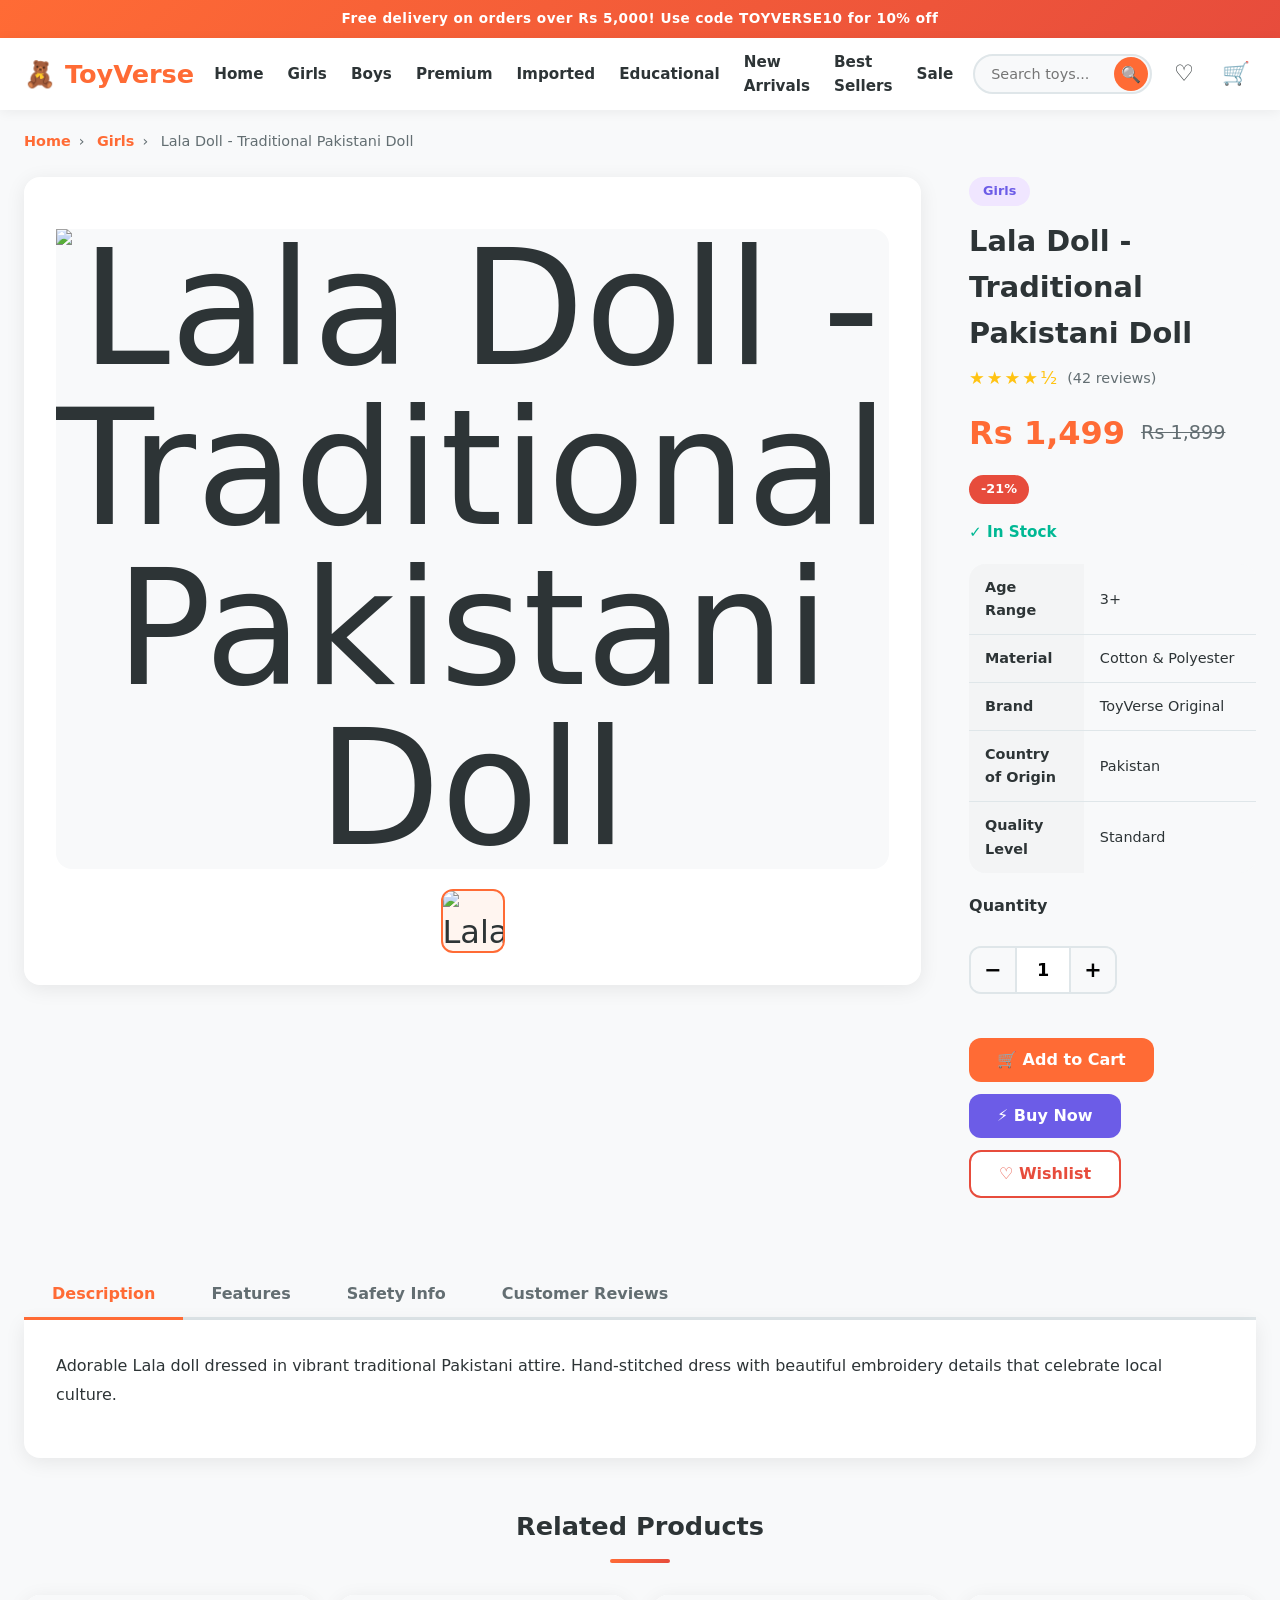
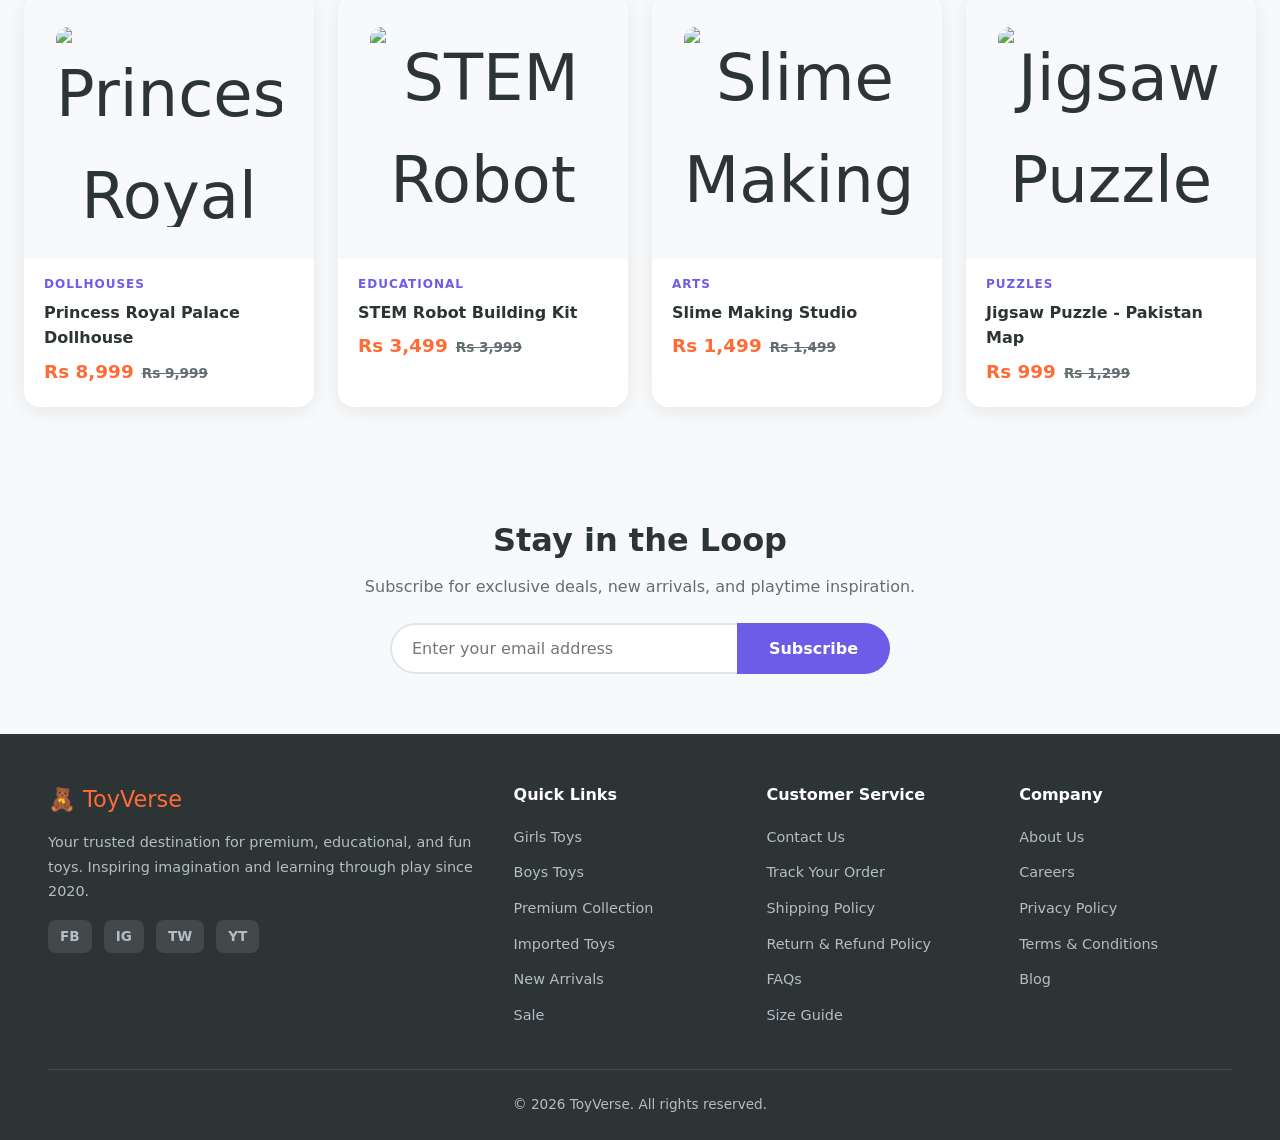
==== product.html @ b435caaf "ToyVerse E-Commerce Website" ====
<!DOCTYPE html>
<html lang="en">
<head>
  <meta charset="UTF-8">
  <meta name="viewport" content="width=device-width, initial-scale=1.0">
  <title>ToyVerse - Product Detail</title>
  <link rel="stylesheet" href="css/style.css">
</head>
<body>

  <!-- Announcement Bar -->
  <div class="announcement-bar">
    <p>Free delivery on orders over Rs 5,000! Use code <strong>TOYVERSE10</strong> for 10% off</p>
  </div>

  <!-- Navbar -->
  <header class="navbar">
    <div class="navbar-container">
      <a href="index.html" class="logo">🧸 ToyVerse</a>
      <nav class="nav-links">
        <a href="index.html">Home</a>
        <a href="category.html?cat=girls">Girls</a>
        <a href="category.html?cat=boys">Boys</a>
        <a href="category.html?cat=premium">Premium</a>
        <a href="category.html?cat=imported">Imported</a>
        <a href="category.html?cat=educational">Educational</a>
        <a href="category.html?cat=new">New Arrivals</a>
        <a href="category.html?cat=bestsellers">Best Sellers</a>
        <a href="category.html?cat=sale">Sale</a>
      </nav>
      <div class="navbar-actions">
        <div class="search-bar">
          <input type="text" placeholder="Search toys..." class="search-input">
          <button class="search-btn">&#128269;</button>
        </div>
        <a href="wishlist.html" class="icon-link wishlist-icon">
          &#9825;
          <span class="badge" id="wishlistBadge">0</span>
        </a>
        <a href="cart.html" class="icon-link cart-icon">
          &#128722;
          <span class="badge" id="cartBadge">0</span>
        </a>
        <button class="hamburger-menu" aria-label="Menu">
          <span></span>
          <span></span>
          <span></span>
        </button>
      </div>
    </div>
  </header>

  <!-- Mobile Menu Overlay -->
  <div class="mobile-menu-overlay" id="mobileMenuOverlay">
    <div class="mobile-menu">
      <button class="mobile-menu-close" id="mobileMenuClose">&times;</button>
      <a href="index.html">Home</a>
      <a href="category.html?cat=girls">Girls</a>
      <a href="category.html?cat=boys">Boys</a>
      <a href="category.html?cat=premium">Premium</a>
      <a href="category.html?cat=imported">Imported</a>
      <a href="category.html?cat=educational">Educational</a>
      <a href="category.html?cat=new">New Arrivals</a>
      <a href="category.html?cat=bestsellers">Best Sellers</a>
      <a href="category.html?cat=sale">Sale</a>
    </div>
  </div>

  <!-- Breadcrumbs -->
  <div class="breadcrumbs">
    <a href="index.html">Home</a><span class="sep">&rsaquo;</span>
    <a href="category.html" id="bc-category">Category</a><span class="sep">&rsaquo;</span>
    <span id="bc-product">Product</span>
  </div>

  <!-- Product Section: Gallery + Info -->
  <section class="product-section">
    <div class="product-gallery">
      <div class="main-image">
        <img id="mainImage" src="" alt="Product Image">
      </div>
      <div class="thumbnails" id="thumbnails"></div>
    </div>
    <div class="product-info">
      <span class="category-tag" id="p-category">Category</span>
      <h1 id="p-name">Product Name</h1>
      <div class="rating">
        <span class="stars" id="p-stars"></span>
        <span class="count" id="p-reviews">(0 reviews)</span>
      </div>
      <div class="price-block">
        <span class="price" id="p-price">Rs 0</span>
        <span class="old-price" id="p-old-price"></span>
        <span class="discount-badge" id="p-discount"></span>
      </div>
      <div class="availability" id="p-availability"></div>
      <table class="specs-table">
        <tr><td>Age Range</td><td id="spec-age">-</td></tr>
        <tr><td>Material</td><td id="spec-material">-</td></tr>
        <tr><td>Brand</td><td id="spec-brand">-</td></tr>
        <tr><td>Country of Origin</td><td id="spec-country">-</td></tr>
        <tr><td>Quality Level</td><td id="spec-quality">-</td></tr>
      </table>
      <div style="margin-top:16px;font-weight:700;margin-bottom:8px;">Quantity</div>
      <div class="quantity-selector">
        <button id="qtyMinus">&#8722;</button>
        <input type="text" class="qty-val" id="qty-input" value="1" readonly>
        <button id="qtyPlus">+</button>
      </div>
      <div class="action-buttons">
        <button class="btn btn-primary" id="addToCartBtn">&#128722; Add to Cart</button>
        <button class="btn btn-secondary" id="buyNowBtn">&#9889; Buy Now</button>
        <button class="btn btn-wishlist" id="wishlist-btn">&#9825; Wishlist</button>
      </div>
    </div>
  </section>

  <!-- Tabs Section -->
  <section class="tabs-section">
    <div class="tabs-header">
      <button class="tab-btn active" data-tab="description">Description</button>
      <button class="tab-btn" data-tab="features">Features</button>
      <button class="tab-btn" data-tab="safety">Safety Info</button>
      <button class="tab-btn" data-tab="reviews">Customer Reviews</button>
    </div>
    <div class="tab-content">
      <div class="tab-pane active" id="tab-description"></div>
      <div class="tab-pane" id="tab-features"></div>
      <div class="tab-pane" id="tab-safety"></div>
      <div class="tab-pane" id="tab-reviews"></div>
    </div>
  </section>

  <!-- Related Products -->
  <section>
    <h2 class="section-heading">Related Products</h2>
    <div class="products-grid" id="related-products"></div>
  </section>

  <!-- Newsletter -->
  <section class="newsletter-section">
    <div class="container">
      <h2 class="section-title">Stay in the Loop</h2>
      <p>Subscribe for exclusive deals, new arrivals, and playtime inspiration.</p>
      <form class="newsletter-form" id="newsletterForm">
        <input type="email" placeholder="Enter your email address" required>
        <button type="submit" class="btn btn-primary">Subscribe</button>
      </form>
    </div>
  </section>

  <!-- Footer -->
  <footer class="footer">
    <div class="container">
      <div class="footer-grid">
        <div class="footer-brand">
          <a href="index.html" class="footer-logo">🧸 ToyVerse</a>
          <p>Your trusted destination for premium, educational, and fun toys. Inspiring imagination and learning through play since 2020.</p>
          <div class="social-links">
            <a href="#" aria-label="Facebook">FB</a>
            <a href="#" aria-label="Instagram">IG</a>
            <a href="#" aria-label="Twitter">TW</a>
            <a href="#" aria-label="YouTube">YT</a>
          </div>
        </div>
        <div class="footer-links">
          <h4>Quick Links</h4>
          <ul>
            <li><a href="category.html?cat=girls">Girls Toys</a></li>
            <li><a href="category.html?cat=boys">Boys Toys</a></li>
            <li><a href="category.html?cat=premium">Premium Collection</a></li>
            <li><a href="category.html?cat=imported">Imported Toys</a></li>
            <li><a href="category.html?cat=new">New Arrivals</a></li>
            <li><a href="category.html?cat=sale">Sale</a></li>
          </ul>
        </div>
        <div class="footer-links">
          <h4>Customer Service</h4>
          <ul>
            <li><a href="#">Contact Us</a></li>
            <li><a href="#">Track Your Order</a></li>
            <li><a href="#">Shipping Policy</a></li>
            <li><a href="#">Return &amp; Refund Policy</a></li>
            <li><a href="#">FAQs</a></li>
            <li><a href="#">Size Guide</a></li>
          </ul>
        </div>
        <div class="footer-links">
          <h4>Company</h4>
          <ul>
            <li><a href="#">About Us</a></li>
            <li><a href="#">Careers</a></li>
            <li><a href="#">Privacy Policy</a></li>
            <li><a href="#">Terms &amp; Conditions</a></li>
            <li><a href="#">Blog</a></li>
          </ul>
        </div>
      </div>
      <div class="footer-bottom">
        <p>&copy; 2026 ToyVerse. All rights reserved.</p>
      </div>
    </div>
  </footer>

  <!-- Back to Top Button -->
  <button class="back-to-top" id="backToTop" aria-label="Back to top">&uarr;</button>

  <!-- Toast Notification -->
  <div class="toast" id="toast"></div>

  <script src="js/app.js"></script>
  <script>
    document.addEventListener('DOMContentLoaded', function () {

      // --- Helper functions ---
      function formatPrice(val) {
        return 'Rs ' + Number(val).toLocaleString();
      }

      function renderStars(rating) {
        var full = Math.floor(rating);
        var half = rating % 1 >= 0.5 ? 1 : 0;
        var empty = 5 - full - half;
        var html = '';
        for (var i = 0; i < full; i++) html += '\u2605';
        for (var i = 0; i < half; i++) html += '\u00BD';
        for (var i = 0; i < empty; i++) html += '\u2606';
        return html;
      }

      function showToast(msg, type) {
        var t = document.getElementById('toast');
        t.textContent = msg;
        t.className = 'toast' + (type ? ' ' + type : '');
        setTimeout(function () { t.classList.add('show'); }, 10);
        setTimeout(function () { t.classList.remove('show'); }, 2500);
      }

      // --- Read product from URL ---
      var params = new URLSearchParams(window.location.search);
      var id = parseInt(params.get('id')) || 1;

      if (typeof PRODUCTS === 'undefined') {
        document.body.innerHTML = '<div style="text-align:center;padding:80px 24px;"><h1>Product data not loaded.</h1><p>Please ensure js/app.js is included before this script.</p></div>';
        return;
      }

      var product = null;
      for (var i = 0; i < PRODUCTS.length; i++) {
        if (PRODUCTS[i].id === id) { product = PRODUCTS[i]; break; }
      }
      if (!product) { product = PRODUCTS[0]; id = product.id; }

      document.title = 'ToyVerse - ' + product.name;

      // --- Breadcrumbs ---
      var catLabel = product.category.charAt(0).toUpperCase() + product.category.slice(1);
      document.getElementById('bc-category').textContent = catLabel;
      document.getElementById('bc-category').href = 'category.html?cat=' + product.category;
      document.getElementById('bc-product').textContent = product.name;

      // --- Product Gallery ---
      var mainImg = document.getElementById('mainImage');
      mainImg.src = product.image;
      mainImg.alt = product.name;

      var thumbsContainer = document.getElementById('thumbnails');
      var images = [product.image];
      if (product.images && product.images.length) {
        images = product.images;
      }
      images.forEach(function (src, idx) {
        var d = document.createElement('div');
        d.className = 'thumb' + (idx === 0 ? ' active' : '');
        var img = document.createElement('img');
        img.src = src;
        img.alt = product.name + ' thumbnail ' + (idx + 1);
        img.style.width = '100%';
        img.style.height = '100%';
        img.style.objectFit = 'cover';
        img.style.borderRadius = '10px';
        d.appendChild(img);
        d.addEventListener('click', function () {
          mainImg.src = src;
          thumbsContainer.querySelectorAll('.thumb').forEach(function (t) { t.classList.remove('active'); });
          d.classList.add('active');
        });
        thumbsContainer.appendChild(d);
      });

      // --- Product Info ---
      document.getElementById('p-category').textContent = catLabel;
      document.getElementById('p-name').textContent = product.name;
      document.getElementById('p-stars').innerHTML = renderStars(product.rating);
      document.getElementById('p-reviews').textContent = '(' + product.reviewCount + ' reviews)';
      document.getElementById('p-price').textContent = formatPrice(product.price);

      if (product.oldPrice && product.oldPrice > product.price) {
        document.getElementById('p-old-price').textContent = formatPrice(product.oldPrice);
        var discount = Math.round((1 - product.price / product.oldPrice) * 100);
        document.getElementById('p-discount').textContent = '-' + discount + '%';
      }

      document.getElementById('p-availability').innerHTML = product.inStock
        ? '<span class="in-stock">&#10003; In Stock</span>'
        : '<span class="out-stock">&#10007; Out of Stock</span>';

      document.getElementById('spec-age').textContent = product.age || '-';
      document.getElementById('spec-material').textContent = product.material || '-';
      document.getElementById('spec-brand').textContent = product.brand || '-';
      document.getElementById('spec-country').textContent = product.country || '-';
      document.getElementById('spec-quality').textContent = product.quality || '-';

      // --- Quantity Selector ---
      var currentQty = 1;
      var qtyInput = document.getElementById('qty-input');

      document.getElementById('qtyMinus').addEventListener('click', function () {
        if (currentQty > 1) {
          currentQty--;
          qtyInput.value = currentQty;
        }
      });

      document.getElementById('qtyPlus').addEventListener('click', function () {
        currentQty++;
        qtyInput.value = currentQty;
      });

      // --- Add to Cart ---
      document.getElementById('addToCartBtn').addEventListener('click', function () {
        if (typeof addToCart === 'function') {
          addToCart(product.id, currentQty);
        } else {
          var cart = JSON.parse(localStorage.getItem('toyverse_cart') || '[]');
          var found = false;
          for (var c = 0; c < cart.length; c++) {
            if (cart[c].id === product.id) { cart[c].qty += currentQty; found = true; break; }
          }
          if (!found) cart.push({ id: product.id, name: product.name, price: product.price, image: product.image, qty: currentQty });
          localStorage.setItem('toyverse_cart', JSON.stringify(cart));
        }
        showToast('Added ' + currentQty + ' x ' + product.name + ' to cart!', 'success');
        updateBadges();
      });

      // --- Buy Now ---
      document.getElementById('buyNowBtn').addEventListener('click', function () {
        if (typeof addToCart === 'function') {
          addToCart(product.id, currentQty);
        } else {
          var cart = JSON.parse(localStorage.getItem('toyverse_cart') || '[]');
          var found = false;
          for (var c = 0; c < cart.length; c++) {
            if (cart[c].id === product.id) { cart[c].qty += currentQty; found = true; break; }
          }
          if (!found) cart.push({ id: product.id, name: product.name, price: product.price, image: product.image, qty: currentQty });
          localStorage.setItem('toyverse_cart', JSON.stringify(cart));
        }
        window.location.href = 'cart.html';
      });

      // --- Wishlist Toggle ---
      function checkWishlistStatus() {
        var wl = JSON.parse(localStorage.getItem('toyverse_wishlist') || '[]');
        var btn = document.getElementById('wishlist-btn');
        var inList = false;
        for (var w = 0; w < wl.length; w++) {
          if (wl[w] === product.id || (typeof wl[w] === 'object' && wl[w].id === product.id)) { inList = true; break; }
        }
        btn.innerHTML = inList ? '&#10084; Wishlisted' : '&#9825; Wishlist';
        if (inList) { btn.classList.add('active'); } else { btn.classList.remove('active'); }
        return inList;
      }

      document.getElementById('wishlist-btn').addEventListener('click', function () {
        if (typeof toggleWishlist === 'function') {
          var added = toggleWishlist(product.id);
          var btn = document.getElementById('wishlist-btn');
          btn.innerHTML = added ? '&#10084; Wishlisted' : '&#9825; Wishlist';
          btn.classList.toggle('active', added);
          showToast(added ? 'Added to wishlist!' : 'Removed from wishlist');
        } else {
          var wl = JSON.parse(localStorage.getItem('toyverse_wishlist') || '[]');
          var idx = -1;
          for (var w = 0; w < wl.length; w++) {
            if (wl[w] === product.id || (typeof wl[w] === 'object' && wl[w].id === product.id)) { idx = w; break; }
          }
          if (idx >= 0) { wl.splice(idx, 1); showToast('Removed from wishlist'); }
          else { wl.push(product.id); showToast('Added to wishlist!', 'success'); }
          localStorage.setItem('toyverse_wishlist', JSON.stringify(wl));
          checkWishlistStatus();
        }
        updateBadges();
      });

      checkWishlistStatus();

      // --- Tabs ---
      document.getElementById('tab-description').innerHTML = '<p>' + (product.description || 'No description available.') + '</p>';

      var featHtml = '<ul>';
      if (product.features && product.features.length) {
        product.features.forEach(function (f) { featHtml += '<li>' + f + '</li>'; });
      }
      featHtml += '</ul>';
      document.getElementById('tab-features').innerHTML = featHtml;

      document.getElementById('tab-safety').innerHTML = '<p>' + (product.safetyInfo || 'No safety information available.') + '</p>';

      var reviewsHtml = '';
      if (product.reviews && product.reviews.length) {
        product.reviews.forEach(function (r) {
          reviewsHtml += '<div class="review-card">'
            + '<div class="review-header">'
            + '<div class="review-avatar">' + r.avatar + '</div>'
            + '<div class="review-meta">'
            + '<span class="name">' + r.name + '</span>'
            + '<span class="date">' + r.date + '</span>'
            + '</div>'
            + '<div class="review-stars">' + renderStars(r.stars) + '</div>'
            + '</div>'
            + '<div class="review-text">' + r.text + '</div>'
            + '</div>';
        });
      } else {
        reviewsHtml = '<p>No reviews yet. Be the first to review this product!</p>';
      }
      document.getElementById('tab-reviews').innerHTML = reviewsHtml;

      document.querySelectorAll('.tab-btn').forEach(function (btn) {
        btn.addEventListener('click', function () {
          document.querySelectorAll('.tab-btn').forEach(function (b) { b.classList.remove('active'); });
          document.querySelectorAll('.tab-pane').forEach(function (p) { p.classList.remove('active'); });
          btn.classList.add('active');
          document.getElementById('tab-' + btn.dataset.tab).classList.add('active');
        });
      });

      // --- Related Products ---
      var related = [];
      if (typeof getRelatedProducts === 'function') {
        related = getRelatedProducts(product, 4);
      }
      if (!related || related.length < 4) {
        var extra = PRODUCTS.filter(function (p) {
          return p.id !== product.id && (!related || related.indexOf(p) === -1);
        });
        extra.sort(function () { return 0.5 - Math.random(); });
        if (!related) related = [];
        for (var r = 0; r < extra.length && related.length < 4; r++) {
          related.push(extra[r]);
        }
      }

      var rpContainer = document.getElementById('related-products');
      related.slice(0, 4).forEach(function (rp) {
        if (typeof productCard === 'function') {
          rpContainer.innerHTML += productCard(rp);
        } else {
          rpContainer.innerHTML += '<div class="product-card" onclick="location.href=\'product.html?id=' + rp.id + '\'">'
            + '<div class="card-img"><img src="' + rp.image + '" alt="' + rp.name + '" style="width:100%;height:200px;object-fit:cover;border-radius:12px;"></div>'
            + '<div class="card-body">'
            + '<div class="card-cat">' + (rp.subcategory || rp.category) + '</div>'
            + '<div class="card-title">' + rp.name + '</div>'
            + '<div class="card-price">' + formatPrice(rp.price) + '<span class="card-old">' + formatPrice(rp.oldPrice) + '</span></div>'
            + '</div></div>';
        }
      });

      // --- Badge Updater ---
      function updateBadges() {
        var cart = JSON.parse(localStorage.getItem('toyverse_cart') || '[]');
        var cartCount = 0;
        for (var c = 0; c < cart.length; c++) { cartCount += cart[c].qty || 1; }
        var cartBadge = document.getElementById('cartBadge');
        if (cartBadge) { cartBadge.textContent = cartCount; cartBadge.style.display = cartCount > 0 ? 'flex' : 'none'; }

        var wl = JSON.parse(localStorage.getItem('toyverse_wishlist') || '[]');
        var wlBadge = document.getElementById('wishlistBadge');
        if (wlBadge) { wlBadge.textContent = wl.length; wlBadge.style.display = wl.length > 0 ? 'flex' : 'none'; }
      }
      updateBadges();

      // --- Hamburger Menu ---
      var hamburger = document.querySelector('.hamburger-menu');
      var overlay = document.getElementById('mobileMenuOverlay');
      var closeBtn = document.getElementById('mobileMenuClose');
      if (hamburger && overlay) {
        hamburger.addEventListener('click', function () { overlay.classList.add('open'); });
      }
      if (closeBtn && overlay) {
        closeBtn.addEventListener('click', function () { overlay.classList.remove('open'); });
      }

      // --- Back to Top ---
      var backToTop = document.getElementById('backToTop');
      window.addEventListener('scroll', function () {
        if (window.scrollY > 400) { backToTop.classList.add('visible'); }
        else { backToTop.classList.remove('visible'); }
      });
      if (backToTop) {
        backToTop.addEventListener('click', function () { window.scrollTo({ top: 0, behavior: 'smooth' }); });
      }

      // --- Newsletter ---
      var form = document.getElementById('newsletterForm');
      if (form) {
        form.addEventListener('submit', function (e) {
          e.preventDefault();
          showToast('Thank you for subscribing to ToyVerse!', 'success');
          form.reset();
        });
      }
    });
  </script>
</body>
</html>
---- css/style.css ----
﻿/* ============================================
   ToyVerse - Complete Stylesheet
   ============================================ */

/* --- Root Variables --- */
:root {
  --primary: #ff6b35;
  --primary-dark: #e55a2b;
  --secondary: #6c5ce7;
  --accent: #00b894;
  --bg: #f8f9fa;
  --card: #fff;
  --text: #2d3436;
  --text-light: #636e72;
  --border: #dfe6e9;
  --shadow: 0 4px 20px rgba(0, 0, 0, 0.08);
  --radius: 16px;
  --star: #ffc312;
  --danger: #e74c3c;
  --gradient: linear-gradient(135deg, #ff6b35, #e74c3c);
}

/* --- Reset & Base --- */
*,
*::before,
*::after {
  margin: 0;
  padding: 0;
  box-sizing: border-box;
}

html {
  scroll-behavior: smooth;
}

body {
  font-family: 'Segoe UI', system-ui, -apple-system, sans-serif;
  background: var(--bg);
  color: var(--text);
  line-height: 1.6;
}

a {
  text-decoration: none;
  color: inherit;
}

ul {
  list-style: none;
}

img {
  max-width: 100%;
  display: block;
}

button {
  font-family: inherit;
}

input,
select,
textarea {
  font-family: inherit;
}

/* --- Container --- */
.container {
  max-width: 1280px;
  margin: 0 auto;
  padding: 0 24px;
}

/* ============================================
   1. Announcement Bar
   ============================================ */
.announcement-bar {
  background: var(--gradient);
  color: #fff;
  text-align: center;
  padding: 8px 16px;
  font-size: 0.85rem;
  font-weight: 600;
  letter-spacing: 0.5px;
}

.announcement-bar p {
  margin: 0;
}

.announcement-bar span {
  margin: 0 6px;
}

.announcement-bar strong {
  font-weight: 800;
}

/* ============================================
   2. Navbar - Structure A (index/category)
   ============================================ */
.navbar {
  background: #fff;
  box-shadow: 0 2px 12px rgba(0, 0, 0, 0.06);
  position: sticky;
  top: 0;
  z-index: 1000;
}

/* Structure A: .navbar-container */
.navbar-container,
.nav-container {
  max-width: 1280px;
  margin: 0 auto;
  padding: 12px 24px;
  display: flex;
  align-items: center;
  gap: 20px;
}

/* Logo (Structure A) */
.logo {
  font-size: 1.6rem;
  font-weight: 800;
  color: var(--primary);
  display: flex;
  align-items: center;
  gap: 6px;
  white-space: nowrap;
  cursor: pointer;
  flex-shrink: 0;
}

.logo .icon {
  font-size: 1.8rem;
}

/* Logo (Structure B) */
.nav-logo {
  font-size: 1.6rem;
  font-weight: 800;
  color: var(--primary);
  display: flex;
  align-items: center;
  gap: 6px;
  white-space: nowrap;
  cursor: pointer;
  flex-shrink: 0;
}

/* Nav Links */
.nav-links {
  display: flex;
  gap: 24px;
  list-style: none;
  align-items: center;
}

.nav-links li {
  list-style: none;
}

.nav-links a {
  font-weight: 600;
  font-size: 0.95rem;
  color: var(--text);
  transition: color 0.2s;
  position: relative;
}

.nav-links a:hover,
.nav-links a.active {
  color: var(--primary);
}

.nav-links a.active::after {
  content: '';
  position: absolute;
  bottom: -6px;
  left: 0;
  right: 0;
  height: 3px;
  background: var(--primary);
  border-radius: 3px;
}

.sale-link {
  color: var(--danger) !important;
  font-weight: 700 !important;
}

/* Search Bar */
.search-bar {
  flex: 1;
  max-width: 360px;
  position: relative;
}

.search-bar input {
  width: 100%;
  padding: 10px 44px 10px 16px;
  border: 2px solid var(--border);
  border-radius: 50px;
  font-size: 0.9rem;
  background: var(--bg);
  transition: border-color 0.2s;
  outline: none;
}

.search-bar input:focus {
  border-color: var(--primary);
}

.search-bar button {
  position: absolute;
  right: 4px;
  top: 50%;
  transform: translateY(-50%);
  background: var(--primary);
  color: #fff;
  border: none;
  width: 34px;
  height: 34px;
  border-radius: 50%;
  cursor: pointer;
  font-size: 1rem;
  transition: background 0.2s;
}

.search-bar button:hover {
  background: var(--primary-dark);
}

/* Navbar Actions (Structure A) */
.navbar-actions {
  display: flex;
  gap: 16px;
  align-items: center;
}

/* Nav Actions (Structure B) */
.nav-actions {
  display: flex;
  gap: 16px;
  align-items: center;
}

/* Icon Links (Structure A) */
.icon-link {
  position: relative;
  font-size: 1.4rem;
  cursor: pointer;
  padding: 6px;
  border-radius: 50%;
  transition: background 0.2s;
  background: none;
  border: none;
  display: flex;
  align-items: center;
  justify-content: center;
}

.icon-link:hover {
  background: var(--bg);
}

/* Nav Icons (Structure B) */
.nav-icon {
  position: relative;
  font-size: 1.4rem;
  cursor: pointer;
  padding: 6px;
  border-radius: 50%;
  transition: background 0.2s;
  background: none;
  border: none;
  display: flex;
  align-items: center;
  justify-content: center;
  text-decoration: none;
}

.nav-icon:hover {
  background: var(--bg);
}

/* Badge (red circle count) */
.badge,
.wish-count,
.cart-count {
  position: absolute;
  top: -2px;
  right: -4px;
  background: var(--danger);
  color: #fff;
  font-size: 0.65rem;
  font-weight: 700;
  width: 18px;
  height: 18px;
  border-radius: 50%;
  display: flex;
  align-items: center;
  justify-content: center;
  line-height: 1;
}

/* Hamburger Menu (Structure A - 3 spans inside button) */
.hamburger-menu {
  display: none;
  width: 30px;
  height: 24px;
  position: relative;
  flex-direction: column;
  justify-content: space-between;
  cursor: pointer;
  background: none;
  border: none;
  padding: 0;
  flex-shrink: 0;
}

.hamburger-menu span {
  display: block;
  width: 100%;
  height: 3px;
  background: var(--text);
  border-radius: 3px;
  transition: all 0.3s;
}

/* Hamburger (Structure B - 3 spans inside button) */
.hamburger {
  display: none;
  width: 30px;
  height: 24px;
  position: relative;
  flex-direction: column;
  justify-content: space-between;
  cursor: pointer;
  background: none;
  border: none;
  padding: 0;
  flex-shrink: 0;
}

.hamburger span {
  display: block;
  width: 100%;
  height: 3px;
  background: var(--text);
  border-radius: 3px;
  transition: all 0.3s;
}

/* ============================================
   3. Mobile Menu
   ============================================ */
.mobile-menu-overlay {
  display: none;
  position: fixed;
  top: 0;
  left: 0;
  right: 0;
  bottom: 0;
  background: rgba(0, 0, 0, 0.5);
  z-index: 2000;
}

.mobile-menu-overlay.open {
  display: block;
}

.mobile-menu-overlay .mobile-menu {
  position: absolute;
  left: 0;
  top: 0;
  bottom: 0;
  width: 300px;
  background: #fff;
  padding: 24px;
  overflow-y: auto;
  box-shadow: 4px 0 20px rgba(0, 0, 0, 0.15);
  transform: translateX(-100%);
  transition: transform 0.3s ease;
}

.mobile-menu-overlay.open .mobile-menu {
  transform: translateX(0);
}

.mobile-menu-overlay .mobile-menu a {
  display: block;
  padding: 14px 0;
  border-bottom: 1px solid var(--border);
  font-weight: 600;
  font-size: 1rem;
  color: var(--text);
  transition: color 0.2s;
}

.mobile-menu-overlay .mobile-menu a:hover,
.mobile-menu-overlay .mobile-menu a.active {
  color: var(--primary);
}

/* Structure B mobile menu (standalone .mobile-menu) */
.mobile-menu {
  display: none;
  position: fixed;
  top: 0;
  left: 0;
  right: 0;
  bottom: 0;
  background: rgba(0, 0, 0, 0.5);
  z-index: 2000;
}

.mobile-menu.open {
  display: block;
}

.mobile-nav-links {
  position: absolute;
  left: 0;
  top: 0;
  bottom: 0;
  width: 300px;
  background: #fff;
  padding: 80px 24px 24px;
  overflow-y: auto;
  box-shadow: 4px 0 20px rgba(0, 0, 0, 0.15);
}

.mobile-nav-links li {
  list-style: none;
}

.mobile-nav-links a {
  display: block;
  padding: 14px 0;
  border-bottom: 1px solid var(--border);
  font-weight: 600;
  font-size: 1rem;
  color: var(--text);
  transition: color 0.2s;
}

.mobile-nav-links a:hover {
  color: var(--primary);
}

.mobile-menu-close {
  position: absolute;
  top: 16px;
  right: 16px;
  background: none;
  border: none;
  font-size: 2rem;
  cursor: pointer;
  color: var(--text);
  width: 40px;
  height: 40px;
  display: flex;
  align-items: center;
  justify-content: center;
  border-radius: 50%;
  transition: background 0.2s;
}

.mobile-menu-close:hover {
  background: var(--bg);
}

/* ============================================
   4. Hero Section
   ============================================ */
.hero {
  background: var(--gradient);
  padding: 80px 24px;
  text-align: center;
  color: #fff;
  position: relative;
  overflow: hidden;
}

.hero::before {
  content: '';
  position: absolute;
  top: -50%;
  left: -50%;
  width: 200%;
  height: 200%;
  background: radial-gradient(circle, rgba(255, 255, 255, 0.1) 0%, transparent 60%);
  animation: heroPulse 8s ease-in-out infinite;
}

@keyframes heroPulse {
  0%, 100% { transform: scale(1); }
  50% { transform: scale(1.1); }
}

.hero-content {
  max-width: 700px;
  margin: 0 auto;
  position: relative;
  z-index: 1;
}

.hero-content h1 {
  font-size: 3rem;
  font-weight: 800;
  margin-bottom: 16px;
  line-height: 1.2;
}

.hero-content p {
  font-size: 1.15rem;
  opacity: 0.95;
  margin-bottom: 32px;
  line-height: 1.7;
}

.hero-buttons {
  display: flex;
  gap: 16px;
  justify-content: center;
  flex-wrap: wrap;
  margin-bottom: 48px;
}

.hero-stats {
  display: flex;
  gap: 48px;
  justify-content: center;
  flex-wrap: wrap;
}

.hero-stats .stat {
  text-align: center;
}

.hero-stats .stat-number {
  display: block;
  font-size: 2rem;
  font-weight: 800;
}

.hero-stats .stat-label {
  display: block;
  font-size: 0.9rem;
  opacity: 0.85;
  margin-top: 4px;
}

/* ============================================
   5. Categories Section
   ============================================ */
.categories-section {
  padding: 48px 0;
  text-align: center;
}

.categories-section .section-title {
  font-size: 2rem;
  font-weight: 800;
  margin-bottom: 32px;
}

.categories-grid {
  display: grid;
  grid-template-columns: repeat(6, 1fr);
  gap: 20px;
  max-width: 1280px;
  margin: 0 auto;
}

.category-card {
  background: var(--card);
  border-radius: var(--radius);
  padding: 28px 16px;
  text-align: center;
  box-shadow: var(--shadow);
  transition: transform 0.2s, box-shadow 0.2s;
  cursor: pointer;
  display: block;
}

.category-card:hover {
  transform: translateY(-6px);
  box-shadow: 0 12px 32px rgba(0, 0, 0, 0.12);
}

.category-icon {
  font-size: 2.5rem;
  margin-bottom: 12px;
}

.category-card h3 {
  font-size: 0.9rem;
  font-weight: 700;
  color: var(--text);
}

/* ============================================
   6. Product Section (Homepage Rows)
   ============================================ */
.product-section {
  max-width: 1280px;
  margin: 0 auto;
  padding: 24px 24px 0;
}

.section-header {
  display: flex;
  justify-content: space-between;
  align-items: center;
  margin-bottom: 24px;
}

.section-title {
  font-size: 2rem;
  font-weight: 800;
}

.view-all {
  color: var(--primary);
  font-weight: 700;
  font-size: 0.95rem;
  transition: opacity 0.2s;
}

.view-all:hover {
  text-decoration: underline;
  opacity: 0.8;
}

/* ============================================
   7. Product Cards
   ============================================ */
.products-grid {
  display: grid;
  grid-template-columns: repeat(4, 1fr);
  gap: 24px;
  max-width: 1280px;
  margin: 0 auto;
  padding: 0 24px 48px;
}

.product-card {
  background: var(--card);
  border-radius: var(--radius);
  overflow: hidden;
  box-shadow: var(--shadow);
  transition: transform 0.2s, box-shadow 0.2s;
  cursor: pointer;
  position: relative;
}

.product-card:hover {
  transform: translateY(-6px);
  box-shadow: 0 12px 32px rgba(0, 0, 0, 0.12);
}

.product-card .card-img {
  background: var(--bg);
  text-align: center;
  padding: 32px;
  font-size: 4rem;
  position: relative;
}

.product-card .card-body {
  padding: 16px 20px 20px;
}

.product-card .card-cat {
  font-size: 0.75rem;
  color: var(--secondary);
  font-weight: 700;
  text-transform: uppercase;
  letter-spacing: 1px;
}

.product-card .card-title {
  font-weight: 700;
  margin: 6px 0;
  font-size: 1rem;
  color: var(--text);
}

.product-card .card-price {
  color: var(--primary);
  font-weight: 800;
  font-size: 1.15rem;
}

.product-card .card-old {
  color: var(--text-light);
  text-decoration: line-through;
  font-size: 0.85rem;
  margin-left: 8px;
}

/* Wishlist icon on card */
.product-card .wishlist-btn {
  position: absolute;
  top: 12px;
  right: 12px;
  background: #fff;
  border: none;
  width: 36px;
  height: 36px;
  border-radius: 50%;
  display: flex;
  align-items: center;
  justify-content: center;
  font-size: 1.1rem;
  cursor: pointer;
  box-shadow: 0 2px 8px rgba(0, 0, 0, 0.1);
  transition: all 0.2s;
  z-index: 2;
}

.product-card .wishlist-btn:hover {
  background: var(--danger);
  color: #fff;
  transform: scale(1.1);
}

/* Add to cart button on card */
.product-card .add-to-cart-btn {
  width: 100%;
  padding: 10px;
  background: var(--primary);
  color: #fff;
  border: none;
  border-radius: 0 0 var(--radius) var(--radius);
  font-weight: 700;
  font-size: 0.9rem;
  cursor: pointer;
  transition: background 0.2s;
  margin-top: 12px;
}

.product-card .add-to-cart-btn:hover {
  background: var(--primary-dark);
}

/* ============================================
   8. Promo Banner
   ============================================ */
.promo-banner {
  background: var(--gradient);
  padding: 60px 24px;
  color: #fff;
  text-align: center;
  margin: 0 0;
}

.promo-content {
  max-width: 700px;
  margin: 0 auto;
}

.promo-content h2 {
  font-size: 2rem;
  font-weight: 800;
  margin-bottom: 12px;
}

.promo-content p {
  font-size: 1.1rem;
  opacity: 0.9;
  margin-bottom: 24px;
}

/* ============================================
   9. Trust Section
   ============================================ */
.trust-section {
  padding: 48px 24px;
  background: var(--bg);
}

.trust-grid {
  display: grid;
  grid-template-columns: repeat(5, 1fr);
  gap: 24px;
  max-width: 1280px;
  margin: 0 auto;
}

.trust-item {
  text-align: center;
  padding: 24px 16px;
  background: var(--card);
  border-radius: var(--radius);
  box-shadow: var(--shadow);
  transition: transform 0.2s;
}

.trust-item:hover {
  transform: translateY(-4px);
}

.trust-icon {
  font-size: 2.2rem;
  margin-bottom: 12px;
}

.trust-item h3 {
  font-size: 1rem;
  font-weight: 700;
  margin-bottom: 8px;
  color: var(--text);
}

.trust-item p {
  font-size: 0.85rem;
  color: var(--text-light);
  line-height: 1.5;
}

/* ============================================
   10. Newsletter Section
   ============================================ */
.newsletter-section {
  padding: 60px 0;
  background: var(--bg);
  text-align: center;
}

.newsletter-section .container {
  max-width: 1280px;
  margin: 0 auto;
  padding: 0 24px;
}

.newsletter-section .section-title {
  font-size: 2rem;
  margin-bottom: 8px;
  font-weight: 800;
}

.newsletter-section p {
  margin-bottom: 24px;
  color: var(--text-light);
  font-size: 1rem;
}

.newsletter-form {
  display: flex;
  max-width: 500px;
  margin: 0 auto;
  gap: 0;
}

.newsletter-form input {
  flex: 1;
  padding: 14px 20px;
  border: 2px solid var(--border);
  border-right: none;
  border-radius: 50px 0 0 50px;
  font-size: 1rem;
  outline: none;
  transition: border-color 0.2s;
}

.newsletter-form input:focus {
  border-color: var(--primary);
}

.newsletter-form button {
  padding: 14px 32px;
  background: var(--secondary);
  color: #fff;
  border: none;
  border-radius: 0 50px 50px 0;
  font-size: 1rem;
  font-weight: 700;
  cursor: pointer;
  transition: background 0.2s;
  white-space: nowrap;
}

.newsletter-form button:hover {
  background: #5a4bd1;
}

/* ============================================
   11. Footer
   ============================================ */
footer,
.footer {
  background: #2d3436;
  color: #b2bec3;
  padding: 48px 24px 24px;
}

.footer-grid {
  max-width: 1280px;
  margin: 0 auto;
  display: grid;
  grid-template-columns: 2fr 1fr 1fr 1fr;
  gap: 40px;
}

.footer-brand .logo,
.footer-brand .footer-logo,
.footer-logo {
  font-size: 1.4rem;
  margin-bottom: 12px;
  color: var(--primary);
  display: block;
}

.footer-brand p {
  font-size: 0.9rem;
  line-height: 1.7;
  margin-bottom: 16px;
}

.footer-links h4,
.footer-col h4 {
  color: #fff;
  font-size: 1rem;
  margin-bottom: 16px;
}

.footer-col h3 {
  color: var(--primary);
  font-size: 1.4rem;
  margin-bottom: 12px;
}

.footer-links ul,
.footer-col ul {
  list-style: none;
}

.footer-links li,
.footer-col li {
  margin-bottom: 10px;
}

.footer-links a,
.footer-col a {
  font-size: 0.9rem;
  transition: color 0.2s;
}

.footer-links a:hover,
.footer-col a:hover {
  color: var(--primary);
}

.footer-col p {
  font-size: 0.9rem;
  line-height: 1.7;
  margin-bottom: 4px;
}

.footer-bottom {
  max-width: 1280px;
  margin: 32px auto 0;
  padding-top: 24px;
  border-top: 1px solid rgba(255, 255, 255, 0.1);
  text-align: center;
  font-size: 0.85rem;
}

.social-links {
  display: flex;
  gap: 12px;
  margin-top: 16px;
}

.social-links a {
  background: rgba(255, 255, 255, 0.1);
  padding: 6px 12px;
  border-radius: 8px;
  font-size: 0.85rem;
  color: #b2bec3;
  transition: background 0.2s;
  font-weight: 700;
  display: inline-flex;
  align-items: center;
  justify-content: center;
}

.social-links a:hover {
  background: var(--primary);
  color: #fff;
}

.social-links h3 {
  color: #fff;
  font-size: 1rem;
  margin-bottom: 4px;
}

.social-icons {
  display: flex;
  gap: 12px;
  margin-top: 8px;
}

.social-icon {
  font-size: 1.5rem;
  padding: 6px;
  border-radius: 8px;
  transition: transform 0.2s;
  display: inline-flex;
  align-items: center;
  justify-content: center;
}

.social-icon:hover {
  transform: scale(1.2);
}

/* ============================================
   12. Back to Top Button
   ============================================ */
.back-to-top {
  position: fixed;
  bottom: 30px;
  right: 30px;
  width: 48px;
  height: 48px;
  border-radius: 50%;
  background: var(--primary);
  color: #fff;
  border: none;
  font-size: 1.4rem;
  cursor: pointer;
  box-shadow: 0 4px 16px rgba(255, 107, 53, 0.4);
  opacity: 0;
  visibility: hidden;
  transition: all 0.3s;
  z-index: 999;
  display: flex;
  align-items: center;
  justify-content: center;
}

.back-to-top.visible {
  opacity: 1;
  visibility: visible;
}

.back-to-top:hover {
  transform: translateY(-4px);
  box-shadow: 0 6px 24px rgba(255, 107, 53, 0.5);
}

/* ============================================
   13. Page Header
   ============================================ */
.page-header {
  background: var(--gradient);
  padding: 48px 24px;
  color: #fff;
  text-align: center;
}

.page-header h1 {
  font-size: 2.2rem;
  font-weight: 800;
  margin-bottom: 8px;
}

.page-header p {
  opacity: 0.9;
  font-size: 1rem;
  margin-bottom: 0;
}

.page-header .breadcrumbs {
  margin-top: 12px;
}

.breadcrumbs {
  max-width: 1280px;
  margin: 0 auto;
  padding: 20px 24px 0;
  font-size: 0.9rem;
  color: var(--text-light);
}

.page-header .breadcrumbs {
  color: rgba(255, 255, 255, 0.8);
}

.breadcrumbs a {
  color: var(--primary);
  font-weight: 600;
}

.page-header .breadcrumbs a {
  color: #fff;
}

.breadcrumbs a:hover {
  text-decoration: underline;
}

.breadcrumbs .sep {
  margin: 0 8px;
}

/* ============================================
   14. Filter Bar
   ============================================ */
.filter-bar {
  padding: 20px 0;
  background: var(--card);
  border-bottom: 1px solid var(--border);
}

.filter-bar .container {
  display: flex;
  align-items: center;
  justify-content: space-between;
  gap: 16px;
  flex-wrap: wrap;
}

.filter-buttons {
  display: flex;
  gap: 8px;
  flex-wrap: wrap;
}

.filter-btn {
  padding: 8px 20px;
  border: 2px solid var(--border);
  border-radius: 50px;
  background: transparent;
  font-size: 0.85rem;
  font-weight: 600;
  cursor: pointer;
  transition: all 0.2s;
  color: var(--text);
}

.filter-btn:hover {
  border-color: var(--primary);
  color: var(--primary);
}

.filter-btn.active {
  background: var(--primary);
  border-color: var(--primary);
  color: #fff;
}

.filter-actions {
  display: flex;
  align-items: center;
  gap: 16px;
}

.product-count {
  font-size: 0.9rem;
  color: var(--text-light);
  font-weight: 600;
  white-space: nowrap;
}

.sort-select {
  padding: 8px 16px;
  border: 2px solid var(--border);
  border-radius: 8px;
  font-size: 0.85rem;
  background: #fff;
  color: var(--text);
  cursor: pointer;
  outline: none;
  transition: border-color 0.2s;
}

.sort-select:focus {
  border-color: var(--primary);
}

/* ============================================
   15. Category Products & Pagination
   ============================================ */
.category-products {
  padding: 32px 0;
}

.pagination {
  display: flex;
  justify-content: center;
  gap: 8px;
  padding: 24px 0;
  flex-wrap: wrap;
}

.pagination-btn {
  padding: 10px 18px;
  border: 2px solid var(--border);
  border-radius: 8px;
  background: var(--card);
  font-size: 0.9rem;
  font-weight: 600;
  cursor: pointer;
  transition: all 0.2s;
  color: var(--text);
}

.pagination-btn:hover {
  border-color: var(--primary);
  color: var(--primary);
}

.pagination-btn.active {
  background: var(--primary);
  border-color: var(--primary);
  color: #fff;
}

/* ============================================
   16. Product Detail Page
   ============================================ */
.product-section {
  max-width: 1280px;
  margin: 24px auto;
  padding: 0 24px;
  display: grid;
  grid-template-columns: 1fr 1fr;
  gap: 48px;
  align-items: start;
}

.product-gallery {
  background: var(--card);
  border-radius: var(--radius);
  padding: 32px;
  text-align: center;
  box-shadow: var(--shadow);
  position: sticky;
  top: 100px;
}

.main-image {
  font-size: 10rem;
  line-height: 1;
  margin: 20px 0;
  min-height: 220px;
  display: flex;
  align-items: center;
  justify-content: center;
  background: var(--bg);
  border-radius: var(--radius);
}

.thumbnails {
  display: flex;
  gap: 12px;
  justify-content: center;
  margin-top: 20px;
}

.thumb {
  width: 64px;
  height: 64px;
  border: 2px solid var(--border);
  border-radius: 12px;
  display: flex;
  align-items: center;
  justify-content: center;
  font-size: 2rem;
  cursor: pointer;
  transition: all 0.2s;
  background: var(--bg);
}

.thumb:hover,
.thumb.active {
  border-color: var(--primary);
  background: #fff5f0;
}

/* Product Info */
.product-info h1 {
  font-size: 1.8rem;
  font-weight: 800;
  margin-bottom: 8px;
}

.product-info .category-tag {
  display: inline-block;
  background: #f0e6ff;
  color: var(--secondary);
  padding: 4px 14px;
  border-radius: 50px;
  font-size: 0.8rem;
  font-weight: 700;
  margin-bottom: 12px;
}

.rating {
  display: flex;
  align-items: center;
  gap: 8px;
  margin-bottom: 16px;
}

.stars {
  color: var(--star);
  font-size: 1.1rem;
  letter-spacing: 2px;
}

.rating .count {
  color: var(--text-light);
  font-size: 0.9rem;
}

.price-block {
  margin: 16px 0;
  display: flex;
  align-items: center;
  gap: 16px;
  flex-wrap: wrap;
}

.price {
  font-size: 2rem;
  font-weight: 800;
  color: var(--primary);
}

.old-price {
  font-size: 1.2rem;
  color: var(--text-light);
  text-decoration: line-through;
}

.discount-badge {
  background: var(--danger);
  color: #fff;
  padding: 4px 12px;
  border-radius: 50px;
  font-size: 0.8rem;
  font-weight: 700;
}

.availability {
  display: flex;
  align-items: center;
  gap: 8px;
  margin: 12px 0;
  font-size: 0.95rem;
}

.availability .in-stock {
  color: var(--accent);
  font-weight: 700;
}

.availability .out-stock {
  color: var(--danger);
  font-weight: 700;
}

/* Specs Table */
.specs-table {
  width: 100%;
  border-collapse: collapse;
  margin: 20px 0;
  background: var(--bg);
  border-radius: var(--radius);
  overflow: hidden;
}

.specs-table tr {
  border-bottom: 1px solid var(--border);
}

.specs-table tr:last-child {
  border-bottom: none;
}

.specs-table td {
  padding: 12px 16px;
  font-size: 0.9rem;
}

.specs-table td:first-child {
  font-weight: 700;
  color: var(--text);
  width: 40%;
  background: rgba(0, 0, 0, 0.02);
}

/* Quantity Selector */
.quantity-selector {
  display: inline-flex;
  align-items: center;
  gap: 0;
  margin: 20px 0;
  border: 2px solid var(--border);
  border-radius: 12px;
  overflow: hidden;
}

.quantity-selector button {
  width: 44px;
  height: 44px;
  border: none;
  background: var(--bg);
  font-size: 1.3rem;
  cursor: pointer;
  transition: background 0.2s;
  font-weight: 700;
}

.quantity-selector button:hover {
  background: #e0e0e0;
}

.quantity-selector .qty-val {
  width: 56px;
  text-align: center;
  font-size: 1.1rem;
  font-weight: 700;
  border: none;
  background: #fff;
  border-left: 2px solid var(--border);
  border-right: 2px solid var(--border);
  height: 44px;
}

/* Action Buttons */
.action-buttons {
  display: flex;
  gap: 12px;
  margin: 24px 0;
  flex-wrap: wrap;
}

.btn {
  padding: 14px 28px;
  border: none;
  border-radius: 12px;
  font-size: 1rem;
  font-weight: 700;
  cursor: pointer;
  transition: all 0.2s;
  display: inline-flex;
  align-items: center;
  gap: 8px;
  text-decoration: none;
  line-height: 1;
}

.btn:hover {
  transform: translateY(-2px);
  box-shadow: 0 6px 20px rgba(0, 0, 0, 0.15);
}

.btn:active {
  transform: translateY(0);
}

.btn-primary {
  background: var(--primary);
  color: #fff;
}

.btn-primary:hover {
  background: var(--primary-dark);
}

.btn-secondary {
  background: var(--secondary);
  color: #fff;
}

.btn-secondary:hover {
  background: #5a4bd1;
}

.btn-outline {
  background: transparent;
  border: 2px solid var(--border);
  color: var(--text);
}

.btn-outline:hover {
  border-color: var(--primary);
  color: var(--primary);
}

.btn-wishlist {
  background: #fff;
  border: 2px solid var(--danger);
  color: var(--danger);
}

.btn-wishlist:hover {
  background: var(--danger);
  color: #fff;
}

.btn-wishlist.active {
  background: var(--danger);
  color: #fff;
}

.btn-full {
  width: 100%;
  justify-content: center;
}

.btn-large {
  padding: 16px 36px;
  font-size: 1.1rem;
}

/* ============================================
   17. Tabs Section
   ============================================ */
.tabs-section {
  max-width: 1280px;
  margin: 48px auto;
  padding: 0 24px;
}

.tabs-header {
  display: flex;
  gap: 0;
  border-bottom: 3px solid var(--border);
  margin-bottom: 0;
}

.tab-btn {
  padding: 14px 28px;
  border: none;
  background: transparent;
  font-size: 1rem;
  font-weight: 700;
  cursor: pointer;
  color: var(--text-light);
  border-bottom: 3px solid transparent;
  margin-bottom: -3px;
  transition: all 0.2s;
  white-space: nowrap;
}

.tab-btn:hover {
  color: var(--text);
}

.tab-btn.active {
  color: var(--primary);
  border-bottom-color: var(--primary);
}

.tab-content {
  background: var(--card);
  border-radius: 0 0 var(--radius) var(--radius);
  padding: 32px;
  box-shadow: var(--shadow);
}

.tab-pane {
  display: none;
}

.tab-pane.active {
  display: block;
}

.tab-pane p {
  margin-bottom: 16px;
  line-height: 1.8;
}

.tab-pane ul {
  margin: 12px 0 16px 24px;
}

.tab-pane li {
  margin-bottom: 8px;
  line-height: 1.6;
}

/* ============================================
   18. Reviews
   ============================================ */
.review-card {
  background: var(--bg);
  border-radius: 12px;
  padding: 20px;
  margin-bottom: 16px;
}

.review-header {
  display: flex;
  align-items: center;
  gap: 12px;
  margin-bottom: 12px;
}

.review-avatar {
  width: 48px;
  height: 48px;
  border-radius: 50%;
  background: var(--gradient);
  color: #fff;
  display: flex;
  align-items: center;
  justify-content: center;
  font-weight: 800;
  font-size: 1.1rem;
  flex-shrink: 0;
}

.review-meta {
  flex: 1;
}

.review-meta .name {
  font-weight: 700;
  font-size: 0.95rem;
  display: block;
}

.review-meta .date {
  font-size: 0.8rem;
  color: var(--text-light);
  display: block;
}

.review-stars {
  color: var(--star);
  font-size: 0.9rem;
}

.review-text {
  font-size: 0.95rem;
  line-height: 1.7;
  color: var(--text);
}

/* ============================================
   19. Section Heading (with gradient underline)
   ============================================ */
.section-heading {
  font-size: 1.6rem;
  font-weight: 800;
  text-align: center;
  margin: 48px 0 32px;
  position: relative;
}

.section-heading::after {
  content: '';
  display: block;
  width: 60px;
  height: 4px;
  background: var(--gradient);
  border-radius: 4px;
  margin: 12px auto 0;
}

/* ============================================
   20. About Page
   ============================================ */
.about-hero {
  background: var(--gradient);
  padding: 80px 24px;
  text-align: center;
  color: #fff;
}

.about-hero h1 {
  font-size: 2.5rem;
  font-weight: 800;
  margin-bottom: 12px;
}

.about-hero p {
  font-size: 1.1rem;
  opacity: 0.9;
  max-width: 600px;
  margin: 0 auto;
}

.about-story {
  padding: 60px 24px;
  max-width: 1280px;
  margin: 0 auto;
  display: grid;
  grid-template-columns: 1fr 1fr;
  gap: 48px;
  align-items: center;
}

.about-story h2 {
  font-size: 2rem;
  font-weight: 800;
  margin-bottom: 16px;
}

.about-story p {
  font-size: 1rem;
  line-height: 1.8;
  color: var(--text-light);
  margin-bottom: 16px;
}

.about-mission {
  padding: 60px 24px;
  background: var(--bg);
}

.about-mission .container {
  max-width: 1280px;
  margin: 0 auto;
}

.mission-content {
  display: grid;
  grid-template-columns: 1fr 1fr;
  gap: 40px;
  margin-top: 32px;
}

.mission-icon {
  font-size: 2.5rem;
  margin-bottom: 12px;
}

.mission-content h3 {
  font-size: 1.2rem;
  font-weight: 700;
  margin-bottom: 8px;
  color: var(--text);
}

.mission-content p {
  font-size: 0.95rem;
  color: var(--text-light);
  line-height: 1.7;
}

/* Why Choose Us */
.why-choose-us {
  padding: 60px 24px;
  max-width: 1280px;
  margin: 0 auto;
}

.features-grid {
  display: grid;
  grid-template-columns: repeat(3, 1fr);
  gap: 24px;
  margin-top: 32px;
}

.feature-card {
  background: var(--card);
  border-radius: var(--radius);
  padding: 32px;
  text-align: center;
  box-shadow: var(--shadow);
  transition: transform 0.2s;
}

.feature-card:hover {
  transform: translateY(-4px);
}

.feature-icon {
  font-size: 2.5rem;
  margin-bottom: 16px;
}

.feature-card h3 {
  font-size: 1.1rem;
  font-weight: 700;
  margin-bottom: 8px;
  color: var(--text);
}

.feature-card p {
  font-size: 0.9rem;
  color: var(--text-light);
  line-height: 1.6;
}

/* Our Values */
.our-values {
  padding: 60px 24px;
  background: var(--bg);
}

.our-values .container {
  max-width: 1280px;
  margin: 0 auto;
}

.values-grid {
  display: grid;
  grid-template-columns: repeat(3, 1fr);
  gap: 24px;
  margin-top: 32px;
}

.value-card {
  background: var(--card);
  border-radius: var(--radius);
  padding: 32px;
  text-align: center;
  box-shadow: var(--shadow);
  transition: transform 0.2s;
}

.value-card:hover {
  transform: translateY(-4px);
}

.value-icon {
  font-size: 2.5rem;
  margin-bottom: 16px;
}

.value-card h3 {
  font-size: 1.1rem;
  font-weight: 700;
  margin-bottom: 8px;
  color: var(--text);
}

.value-card p {
  font-size: 0.9rem;
  color: var(--text-light);
  line-height: 1.6;
}

/* Team Section */
.team-section {
  padding: 60px 24px;
  max-width: 1280px;
  margin: 0 auto;
}

.team-grid {
  display: grid;
  grid-template-columns: repeat(4, 1fr);
  gap: 24px;
  margin-top: 32px;
}

.team-card {
  background: var(--card);
  border-radius: var(--radius);
  padding: 32px 20px;
  text-align: center;
  box-shadow: var(--shadow);
  transition: transform 0.2s;
}

.team-card:hover {
  transform: translateY(-4px);
}

.team-avatar {
  width: 80px;
  height: 80px;
  border-radius: 50%;
  background: var(--gradient);
  color: #fff;
  display: flex;
  align-items: center;
  justify-content: center;
  font-size: 2rem;
  margin: 0 auto 16px;
}

.team-card h3 {
  font-size: 1rem;
  font-weight: 700;
  margin-bottom: 4px;
  color: var(--text);
}

.team-role {
  font-size: 0.85rem;
  color: var(--secondary);
  font-weight: 600;
  margin-bottom: 8px;
  display: block;
}

.team-bio {
  font-size: 0.85rem;
  color: var(--text-light);
  line-height: 1.6;
}

/* CTA Banner */
.cta-banner {
  background: var(--gradient);
  padding: 60px 24px;
  text-align: center;
  color: #fff;
  margin: 0 0;
}

.cta-content {
  max-width: 600px;
  margin: 0 auto;
}

.cta-content h2 {
  font-size: 2rem;
  font-weight: 800;
  margin-bottom: 12px;
}

.cta-content p {
  font-size: 1.1rem;
  opacity: 0.9;
  margin-bottom: 24px;
}

/* ============================================
   21. Contact Page
   ============================================ */
.contact-hero {
  background: var(--gradient);
  padding: 60px 24px;
  text-align: center;
  color: #fff;
}

.contact-hero h1 {
  font-size: 2.5rem;
  font-weight: 800;
  margin-bottom: 8px;
}

.contact-hero p {
  font-size: 1.1rem;
  opacity: 0.9;
}

.contact-section {
  padding: 60px 24px;
  max-width: 1280px;
  margin: 0 auto;
}

.contact-grid {
  display: grid;
  grid-template-columns: 1.2fr 1fr;
  gap: 48px;
  align-items: start;
}

.contact-form-wrapper h2,
.contact-info-wrapper h2 {
  font-size: 1.6rem;
  font-weight: 800;
  margin-bottom: 24px;
}

.contact-form {
  display: flex;
  flex-direction: column;
  gap: 20px;
}

.form-group {
  display: flex;
  flex-direction: column;
  gap: 6px;
}

.form-group label {
  font-size: 0.9rem;
  font-weight: 700;
  color: var(--text);
}

.form-group input,
.form-group select,
.form-group textarea {
  padding: 12px 16px;
  border: 2px solid var(--border);
  border-radius: 10px;
  font-size: 0.95rem;
  background: #fff;
  color: var(--text);
  outline: none;
  transition: border-color 0.2s;
}

.form-group input:focus,
.form-group select:focus,
.form-group textarea:focus {
  border-color: var(--primary);
}

.form-group textarea {
  resize: vertical;
  min-height: 120px;
}

/* Contact Info Cards */
.contact-info-cards {
  display: grid;
  grid-template-columns: 1fr 1fr;
  gap: 16px;
  margin-bottom: 32px;
}

.contact-info-card {
  background: var(--bg);
  border-radius: var(--radius);
  padding: 24px;
  text-align: center;
  transition: transform 0.2s;
}

.contact-info-card:hover {
  transform: translateY(-4px);
}

.info-icon {
  font-size: 2rem;
  margin-bottom: 8px;
}

.contact-info-card h3 {
  font-size: 1rem;
  font-weight: 700;
  margin-bottom: 6px;
  color: var(--text);
}

.contact-info-card p {
  font-size: 0.85rem;
  color: var(--text-light);
  line-height: 1.6;
}

/* Contact Social Links */
.contact-info-wrapper .social-links {
  margin-top: 0;
}

.contact-info-wrapper .social-links h3 {
  color: var(--text);
  font-size: 1rem;
  margin-bottom: 8px;
}

/* ============================================
   22. FAQ Section
   ============================================ */
.faq-section {
  padding: 60px 24px;
  background: var(--bg);
}

.faq-section .container {
  max-width: 1280px;
  margin: 0 auto;
}

.faq-section h2 {
  font-size: 2rem;
  font-weight: 800;
  text-align: center;
  margin-bottom: 32px;
}

.faq-accordion {
  max-width: 800px;
  margin: 0 auto;
  display: flex;
  flex-direction: column;
  gap: 12px;
}

.faq-item {
  background: var(--card);
  border-radius: var(--radius);
  box-shadow: var(--shadow);
  overflow: hidden;
}

.faq-item summary {
  padding: 18px 24px;
  font-size: 1rem;
  font-weight: 700;
  cursor: pointer;
  color: var(--text);
  list-style: none;
  display: flex;
  align-items: center;
  justify-content: space-between;
  transition: color 0.2s;
}

.faq-item summary::-webkit-details-marker {
  display: none;
}

.faq-item summary::after {
  content: '+';
  font-size: 1.4rem;
  font-weight: 700;
  color: var(--primary);
  transition: transform 0.2s;
  flex-shrink: 0;
  margin-left: 12px;
}

.faq-item[open] summary::after {
  content: '-';
}

.faq-item summary:hover {
  color: var(--primary);
}

.faq-answer {
  padding: 0 24px 20px;
  color: var(--text-light);
  line-height: 1.7;
  font-size: 0.95rem;
}

.faq-answer p {
  margin: 0;
}

/* ============================================
   23. Wishlist Page
   ============================================ */
.wishlist-section {
  padding: 48px 24px;
  max-width: 1280px;
  margin: 0 auto;
}

.wishlist-grid {
  display: grid;
  grid-template-columns: repeat(4, 1fr);
  gap: 24px;
}

.wishlist-empty {
  text-align: center;
  padding: 80px 24px;
}

.empty-icon {
  font-size: 4rem;
  margin-bottom: 16px;
  opacity: 0.3;
}

.wishlist-empty h2 {
  font-size: 1.6rem;
  font-weight: 800;
  margin-bottom: 12px;
  color: var(--text);
}

.wishlist-empty p {
  font-size: 1rem;
  color: var(--text-light);
  max-width: 400px;
  margin: 0 auto 24px;
  line-height: 1.7;
}

/* ============================================
   24. Order Confirmation Page
   ============================================ */
.order-confirmation-section {
  padding: 80px 24px;
  max-width: 800px;
  margin: 0 auto;
  text-align: center;
}

/* Animated Checkmark */
.success-checkmark {
  margin: 0 auto 32px;
  width: 100px;
  height: 100px;
}

.checkmark-circle {
  width: 100px;
  height: 100px;
  position: relative;
}

.checkmark-svg {
  width: 100px;
  height: 100px;
  transform: rotate(-90deg);
}

.checkmark-circle-path {
  stroke: var(--accent);
  stroke-width: 2;
  stroke-dasharray: 157;
  stroke-dashoffset: 157;
  animation: checkmarkCircleAnim 0.6s ease-in-out forwards;
}

.checkmark-check-path {
  stroke: var(--accent);
  stroke-width: 2.5;
  stroke-linecap: round;
  stroke-linejoin: round;
  stroke-dasharray: 48;
  stroke-dashoffset: 48;
  animation: checkmarkCheckAnim 0.3s 0.4s ease-in-out forwards;
}

@keyframes checkmarkCircleAnim {
  0% { stroke-dashoffset: 157; }
  100% { stroke-dashoffset: 0; }
}

@keyframes checkmarkCheckAnim {
  0% { stroke-dashoffset: 48; }
  100% { stroke-dashoffset: 0; }
}

.confirmation-heading {
  font-size: 2.2rem;
  font-weight: 800;
  margin-bottom: 8px;
  color: var(--text);
}

.confirmation-subtext {
  font-size: 1rem;
  color: var(--text-light);
  margin-bottom: 32px;
  line-height: 1.7;
}

/* Order ID Display */
.order-id-display {
  display: inline-flex;
  flex-direction: column;
  align-items: center;
  background: var(--bg);
  border-radius: var(--radius);
  padding: 20px 40px;
  margin-bottom: 32px;
}

.order-id-label {
  font-size: 0.8rem;
  font-weight: 600;
  color: var(--text-light);
  text-transform: uppercase;
  letter-spacing: 1px;
  margin-bottom: 4px;
}

.order-id-value {
  font-size: 1.6rem;
  font-weight: 800;
  color: var(--primary);
}

/* Order Details Box */
.order-details-box {
  background: var(--card);
  border-radius: var(--radius);
  padding: 32px;
  box-shadow: var(--shadow);
  margin-bottom: 32px;
  text-align: left;
}

.order-details-box h2 {
  font-size: 1.2rem;
  font-weight: 700;
  margin-bottom: 20px;
  text-align: center;
  color: var(--text);
}

.order-details-grid {
  display: grid;
  grid-template-columns: 1fr 1fr;
  gap: 16px;
}

.order-detail-item {
  display: flex;
  flex-direction: column;
  gap: 4px;
  padding: 12px 16px;
  background: var(--bg);
  border-radius: 10px;
}

.detail-label {
  font-size: 0.8rem;
  font-weight: 600;
  color: var(--text-light);
  text-transform: uppercase;
  letter-spacing: 0.5px;
}

.detail-value {
  font-size: 0.95rem;
  font-weight: 700;
  color: var(--text);
}

.status-confirmed {
  color: var(--accent) !important;
}

/* Confirmation Actions */
.confirmation-actions {
  display: flex;
  justify-content: center;
  gap: 16px;
  flex-wrap: wrap;
}

/* ============================================
   25. Toast Notification
   ============================================ */
.toast {
  position: fixed;
  bottom: 30px;
  left: 50%;
  transform: translateX(-50%) translateY(100px);
  background: var(--text);
  color: #fff;
  padding: 14px 28px;
  border-radius: 12px;
  font-size: 0.95rem;
  font-weight: 600;
  box-shadow: 0 4px 20px rgba(0, 0, 0, 0.2);
  z-index: 9999;
  opacity: 0;
  transition: all 0.3s ease;
  pointer-events: none;
}

.toast.show {
  opacity: 1;
  transform: translateX(-50%) translateY(0);
  pointer-events: auto;
}

.toast.success {
  background: var(--accent);
}

.toast.error {
  background: var(--danger);
}

/* ============================================
   26. Responsive - Tablet (1024px)
   ============================================ */
@media (max-width: 1024px) {
  .products-grid {
    grid-template-columns: repeat(2, 1fr);
  }

  .footer-grid {
    grid-template-columns: 1fr 1fr;
  }

  .trust-grid {
    grid-template-columns: repeat(3, 1fr);
  }

  .categories-grid {
    grid-template-columns: repeat(4, 1fr);
  }

  .features-grid {
    grid-template-columns: repeat(2, 1fr);
  }

  .values-grid {
    grid-template-columns: repeat(2, 1fr);
  }

  .team-grid {
    grid-template-columns: repeat(2, 1fr);
  }

  .contact-grid {
    grid-template-columns: 1fr;
  }

  .about-story {
    grid-template-columns: 1fr;
    gap: 32px;
  }

  .mission-content {
    grid-template-columns: 1fr;
  }
}

/* ============================================
   27. Responsive - Mobile (768px)
   ============================================ */
@media (max-width: 768px) {
  .nav-links,
  .search-bar {
    display: none;
  }

  .hamburger-menu,
  .hamburger {
    display: flex;
  }

  .product-section {
    grid-template-columns: 1fr;
    gap: 24px;
  }

  .product-gallery {
    position: static;
  }

  .tabs-header {
    overflow-x: auto;
    flex-wrap: nowrap;
  }

  .tab-btn {
    white-space: nowrap;
    padding: 12px 20px;
    font-size: 0.9rem;
  }

  .footer-grid {
    grid-template-columns: 1fr;
    gap: 32px;
  }

  .newsletter-form {
    flex-direction: column;
    gap: 12px;
  }

  .newsletter-form input,
  .newsletter-form button {
    border-radius: 50px;
  }

  .newsletter-form input {
    border-right: 2px solid var(--border);
  }

  .hero-content h1 {
    font-size: 2.2rem;
  }

  .hero-stats {
    gap: 24px;
  }

  .categories-grid {
    grid-template-columns: repeat(3, 1fr);
  }

  .trust-grid {
    grid-template-columns: repeat(2, 1fr);
  }

  .page-header h1 {
    font-size: 1.8rem;
  }

  .filter-bar .container {
    flex-direction: column;
    align-items: flex-start;
  }

  .filter-buttons {
    overflow-x: auto;
    flex-wrap: nowrap;
    width: 100%;
    padding-bottom: 4px;
  }

  .contact-info-cards {
    grid-template-columns: 1fr;
  }

  .order-details-grid {
    grid-template-columns: 1fr;
  }

  .wishlist-grid {
    grid-template-columns: repeat(2, 1fr);
  }

  .section-header {
    flex-direction: column;
    align-items: flex-start;
    gap: 8px;
  }

  .about-story h2 {
    font-size: 1.6rem;
  }

  .contact-hero h1,
  .about-hero h1 {
    font-size: 2rem;
  }

  .features-grid {
    grid-template-columns: 1fr;
  }

  .values-grid {
    grid-template-columns: 1fr;
  }

  .team-grid {
    grid-template-columns: 1fr;
  }
}

/* ============================================
   28. Responsive - Small Mobile (480px)
   ============================================ */
@media (max-width: 480px) {
  .products-grid {
    grid-template-columns: 1fr;
  }

  .action-buttons {
    flex-direction: column;
  }

  .action-buttons .btn {
    width: 100%;
    justify-content: center;
  }

  .main-image {
    font-size: 6rem;
  }

  .hero-content h1 {
    font-size: 1.8rem;
  }

  .hero-buttons {
    flex-direction: column;
    align-items: center;
  }

  .hero-buttons .btn {
    width: 100%;
    max-width: 280px;
    justify-content: center;
  }

  .categories-grid {
    grid-template-columns: repeat(2, 1fr);
    gap: 12px;
  }

  .trust-grid {
    grid-template-columns: 1fr;
  }

  .wishlist-grid {
    grid-template-columns: 1fr;
  }

  .product-info h1 {
    font-size: 1.4rem;
  }

  .price {
    font-size: 1.6rem;
  }

  .confirmation-heading {
    font-size: 1.6rem;
  }

  .section-title {
    font-size: 1.5rem;
  }

  .btn {
    padding: 12px 20px;
    font-size: 0.9rem;
  }

  .modal-content {
    width: 95%;
    margin: 16px;
  }
}
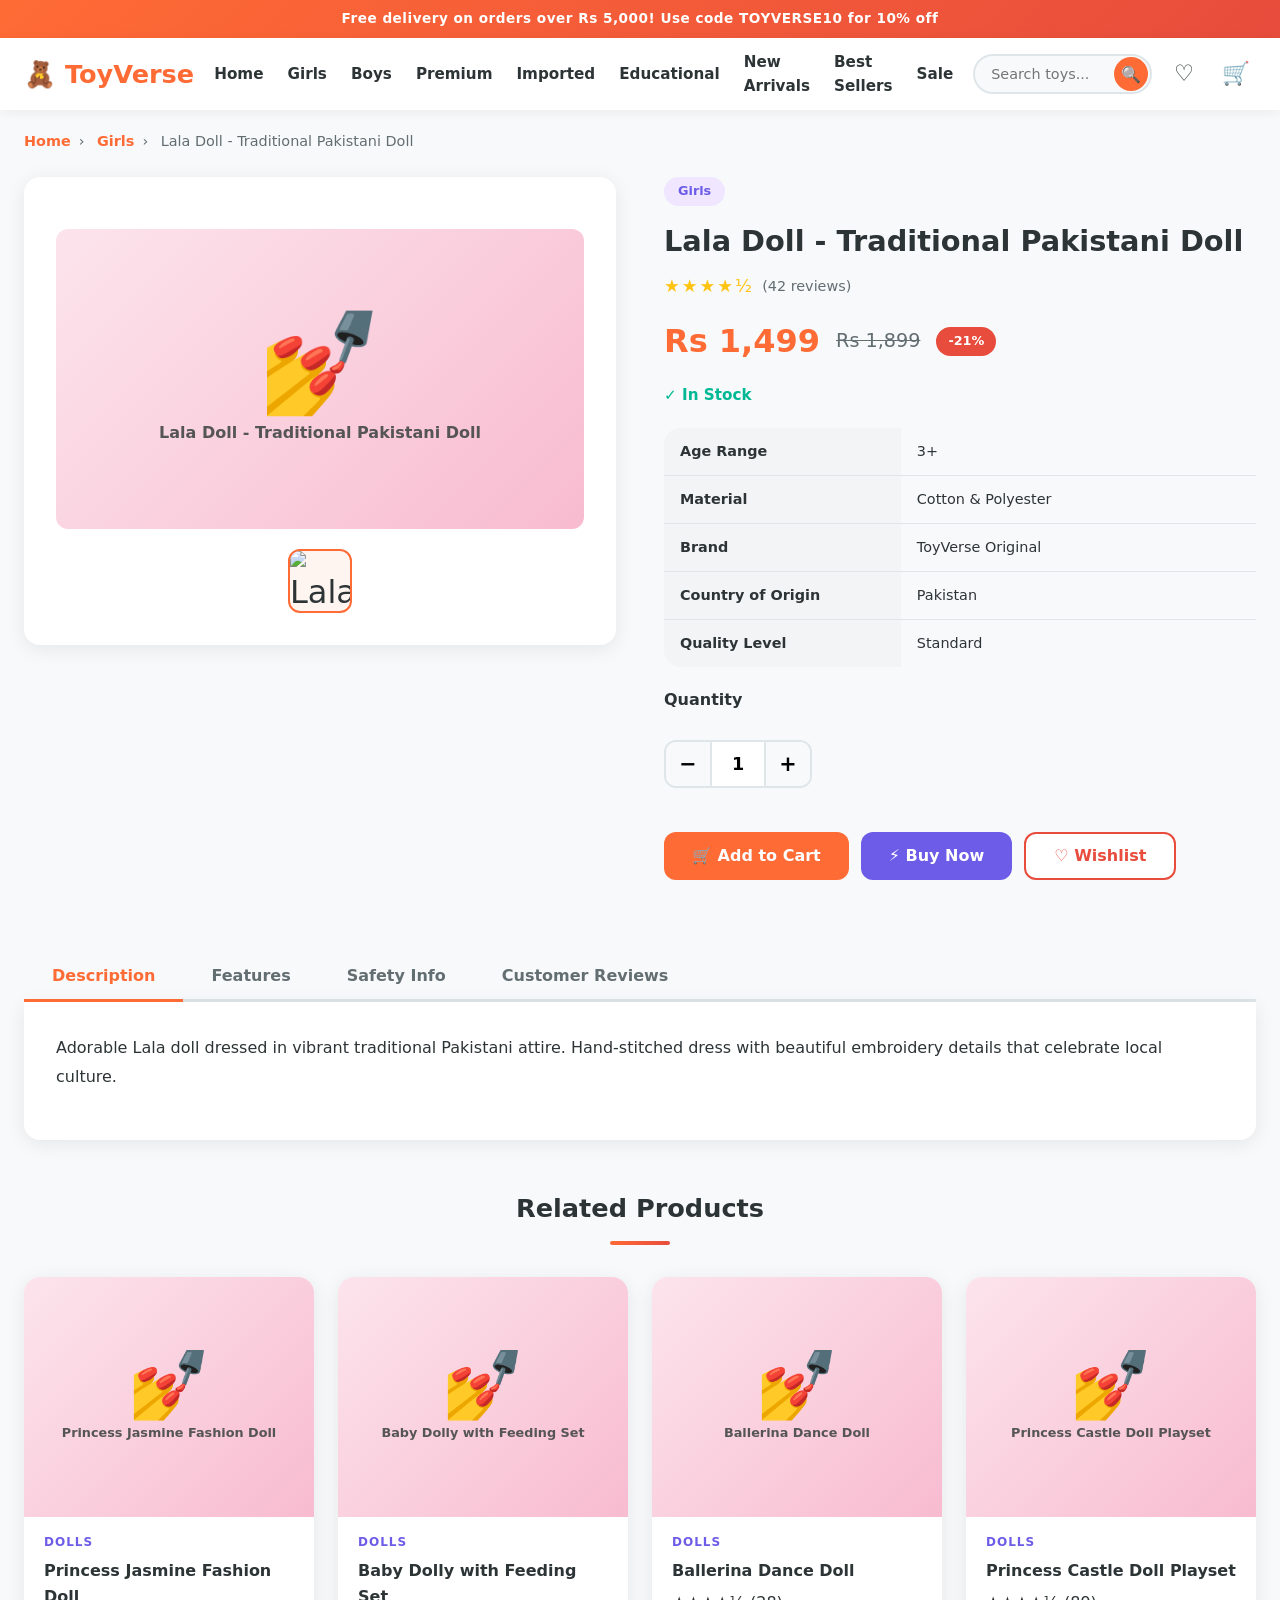
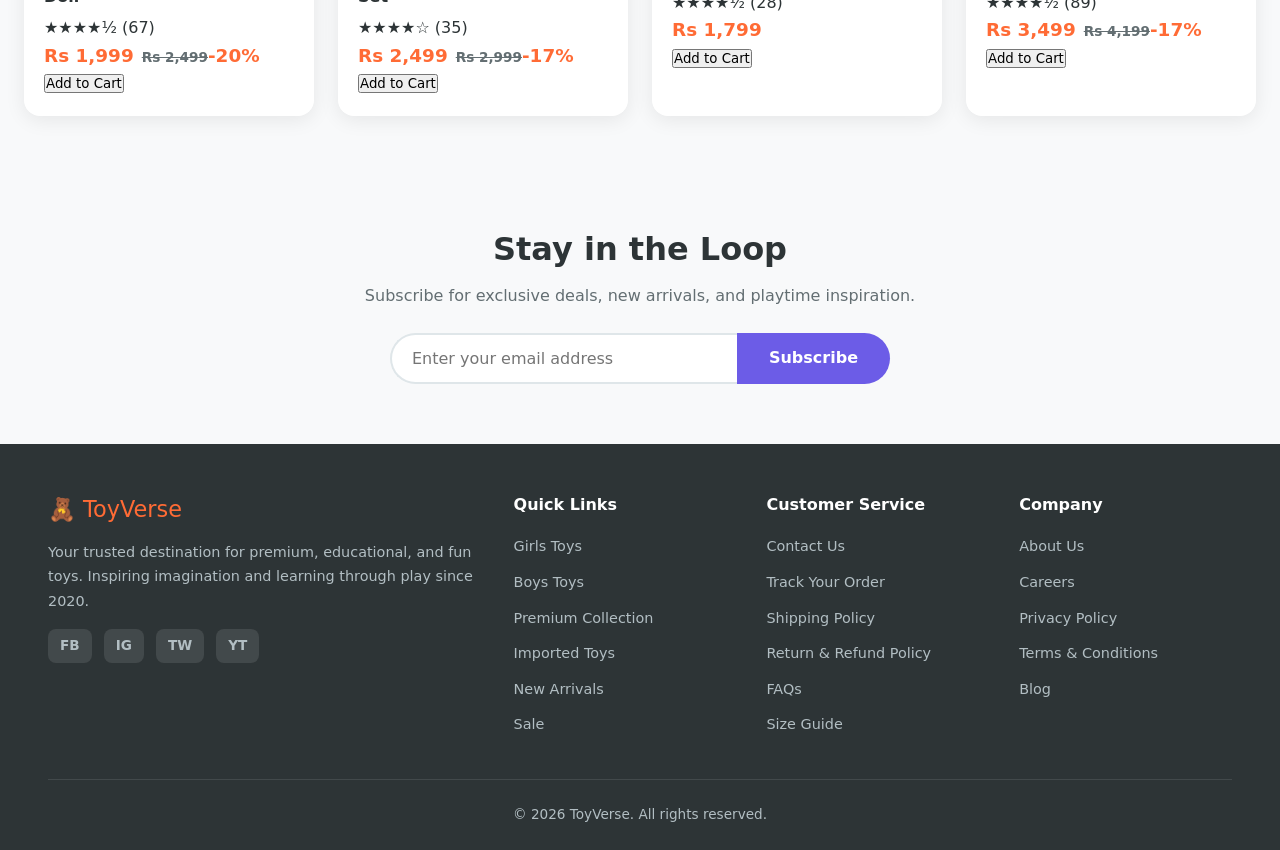
==== commit f50c19b6: "Add image fallback system: category gradients + emoji for broken/watermarked images" ====
--- a/product.html
+++ b/product.html
@@ -263,6 +263,16 @@
       var mainImg = document.getElementById('mainImage');
       mainImg.src = product.image;
       mainImg.alt = product.name;
+      var catGrad = CATEGORY_GRADIENTS[product.category] || CATEGORY_GRADIENTS.default;
+      var catEmo = (CATEGORY_EMOJIS[product.category] && CATEGORY_EMOJIS[product.category][product.subcategory]) || (CATEGORY_EMOJIS[product.category] && CATEGORY_EMOJIS[product.category]['default']) || '\uD83C\uDFAE';
+      mainImg.onerror = function() {
+        this.style.display = 'none';
+        var fb = document.createElement('div');
+        fb.className = 'card-img-fallback';
+        fb.style.cssText = 'display:flex;background:' + catGrad + ';border-radius:12px;min-height:300px;flex-direction:column;align-items:center;justify-content:center;gap:12px;';
+        fb.innerHTML = '<span class="fallback-emoji" style="font-size:6rem;">' + catEmo + '</span><span class="fallback-name" style="font-size:1rem;font-weight:600;color:#555;text-align:center;padding:0 16px;">' + product.name + '</span>';
+        this.parentElement.appendChild(fb);
+      };
 
       var thumbsContainer = document.getElementById('thumbnails');
       var images = [product.image];
@@ -459,7 +469,12 @@
           rpContainer.innerHTML += productCard(rp);
         } else {
           rpContainer.innerHTML += '<div class="product-card" onclick="location.href=\'product.html?id=' + rp.id + '\'">'
-            + '<div class="card-img"><img src="' + rp.image + '" alt="' + rp.name + '" style="width:100%;height:200px;object-fit:cover;border-radius:12px;"></div>'
+            + '<div class="card-img" style="background:' + (CATEGORY_GRADIENTS[rp.category] || CATEGORY_GRADIENTS.default) + '">'
+            + '<img src="' + rp.image + '" alt="' + rp.name + '" style="width:100%;height:200px;object-fit:cover;border-radius:12px;" onerror="this.style.display=\'none\';this.nextElementSibling.style.display=\'flex\'">'
+            + '<div class="card-img-fallback" style="display:none;background:' + (CATEGORY_GRADIENTS[rp.category] || CATEGORY_GRADIENTS.default) + ';border-radius:12px;height:200px;flex-direction:column;align-items:center;justify-content:center;gap:8px;">'
+            + '<span style="font-size:3rem;">' + ((CATEGORY_EMOJIS[rp.category] && CATEGORY_EMOJIS[rp.category][rp.subcategory]) || (CATEGORY_EMOJIS[rp.category] && CATEGORY_EMOJIS[rp.category]['default']) || '\uD83C\uDFAE') + '</span>'
+            + '<span style="font-size:0.75rem;font-weight:600;color:#555;text-align:center;padding:0 12px;">' + rp.name + '</span>'
+            + '</div></div>'
             + '<div class="card-body">'
             + '<div class="card-cat">' + (rp.subcategory || rp.category) + '</div>'
             + '<div class="card-title">' + rp.name + '</div>'
--- a/css/style.css
+++ b/css/style.css
@@ -662,11 +662,48 @@
 }
 
 .product-card .card-img {
-  background: var(--bg);
+  background: var(--gray-lightest);
   text-align: center;
-  padding: 32px;
+  padding: 0;
+  position: relative;
+  overflow: hidden;
+  height: 240px;
+}
+.product-card .card-img img {
+  width: 100%;
+  height: 100%;
+  object-fit: cover;
+  display: block;
+  transition: transform 0.3s ease;
+}
+.product-card:hover .card-img img {
+  transform: scale(1.05);
+}
+
+.card-img-fallback {
+  display: none;
+  width: 100%;
+  height: 100%;
+  flex-direction: column;
+  align-items: center;
+  justify-content: center;
+  gap: 8px;
+  padding: 16px;
+  text-align: center;
+}
+
+.card-img-fallback .fallback-emoji {
   font-size: 4rem;
-  position: relative;
+  line-height: 1;
+}
+
+.card-img-fallback .fallback-name {
+  font-size: 0.8rem;
+  font-weight: 600;
+  color: #555;
+  line-height: 1.3;
+  max-height: 2.6em;
+  overflow: hidden;
 }
 
 .product-card .card-body {
